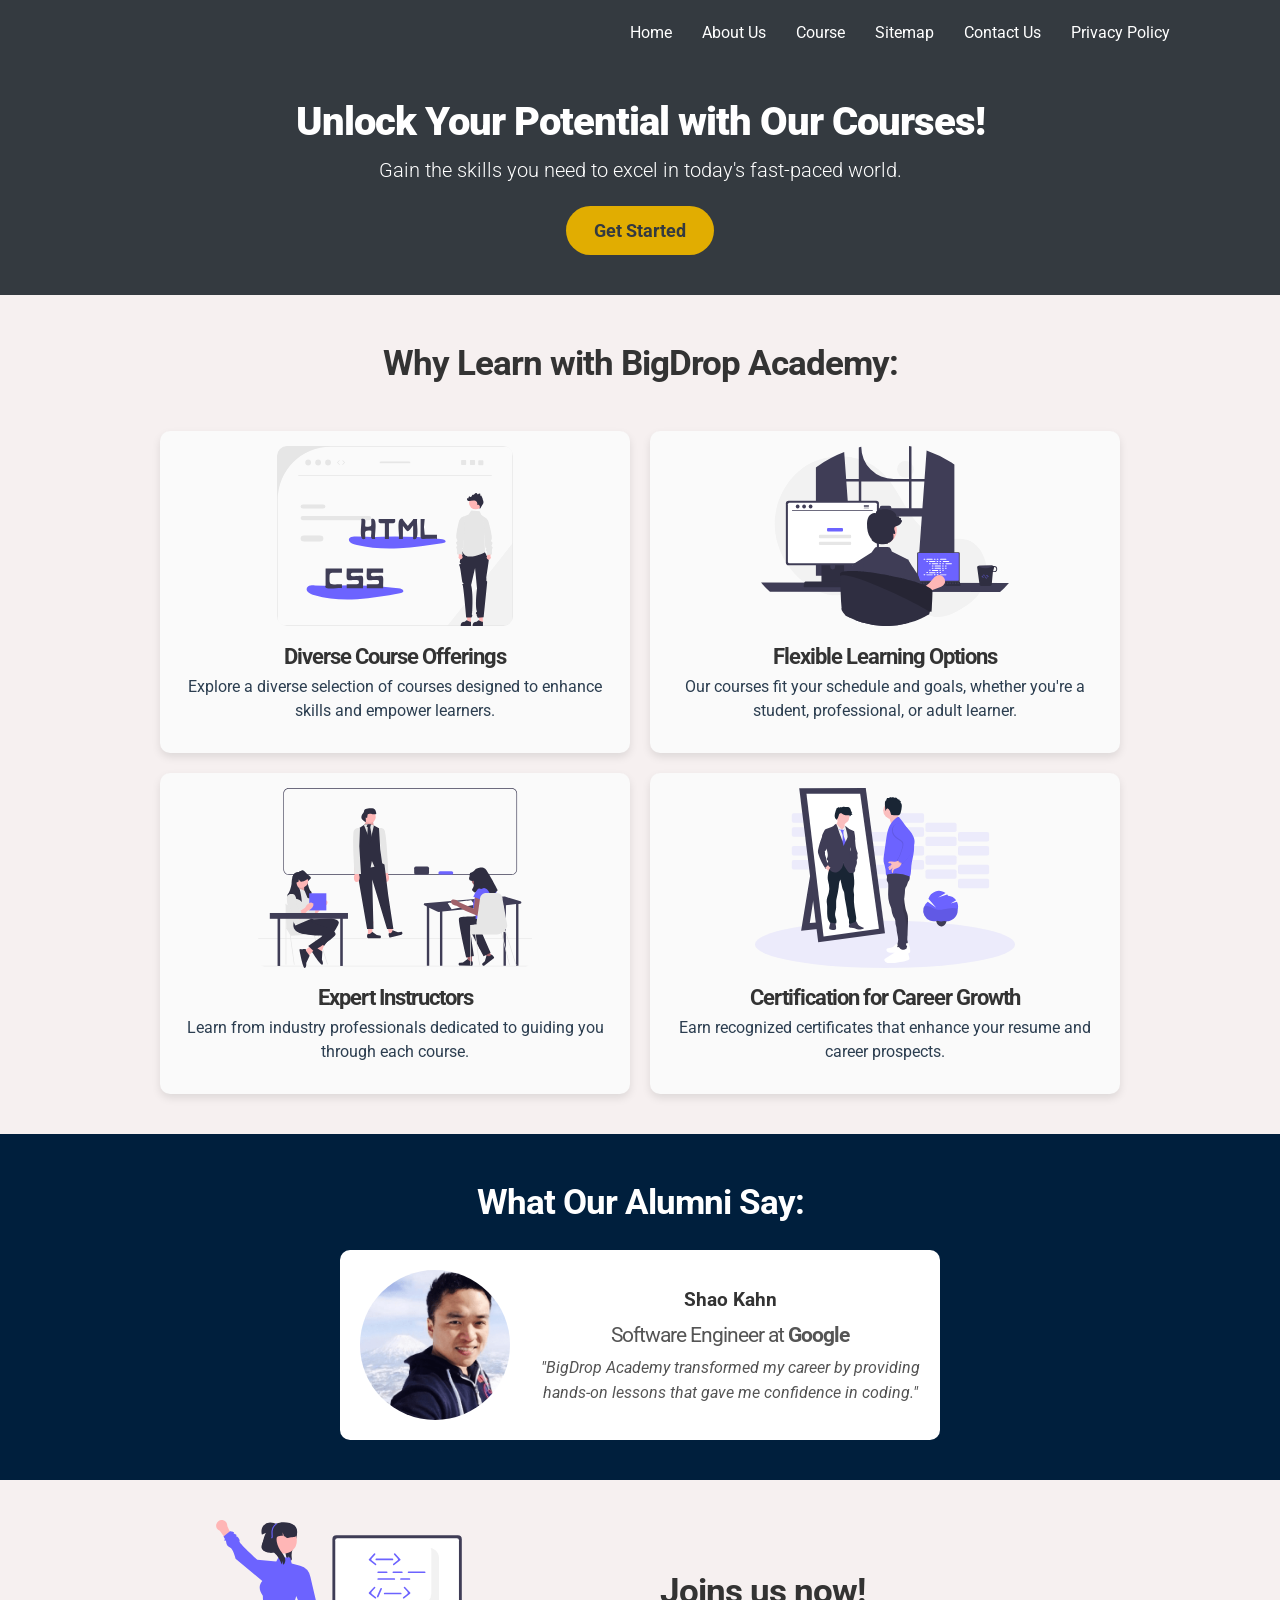
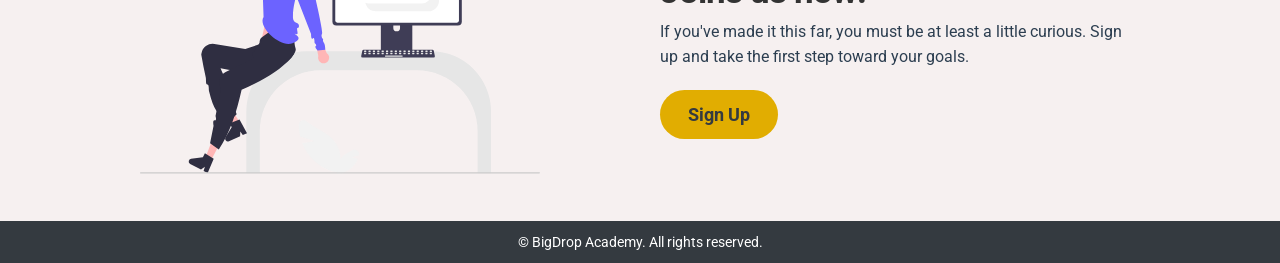
==== index.html @ 6bebaf65 "Refactor pages directory structure and update paths" ====
<!DOCTYPE html>
<html lang="en">

<head>
  <meta charset="UTF-8">
  <meta name="viewport" content="width=device-width, initial-scale=1.0">
  <title>BigDrop Academy</title>
  <link rel="stylesheet" href="assets/css/styles.css">
</head>

<body>

  <header>
    <nav>
      <ul>
        <li><a href="index.html">Home</a></li>
        <li><a href="pages/about-us.html">About Us</a></li>
        <li><a href="pages/course-list.html">Course</a>
          <ul>
            <li><a href="pages/course-list.html">Programming</a>
              <ul>
                <li><a href="pages/java-course.html">Programming in Java</a></li>
                <li><a href="pages/dotnet-course.html">.Net Programming</a></li>
                <li><a href="pages/html-course.html">Web Page Creation with HTML</a></li>
              </ul>
            </li>
            <li><a href="pages/course-list.html">Office Tools</a>
              <ul>
                <li><a href="#">Microsoft Office</a></li>
              </ul>
            </li>
          </ul>
        </li>
        <li><a href="pages/sitemap.html">Sitemap</a></li>
        <li><a href="pages/contact-us.html">Contact Us</a></li>
        <li><a href="pages/privacy-policy.html">Privacy Policy</a></li>
      </ul>
    </nav>
  </header>

  <main>
    
    <section class="main-header">
      <h1>Unlock Your Potential with Our Courses!</h1>
      <h2>Gain the skills you need to excel in today's fast-paced world.</h2>
      <a href="pages/lead-form.html"><button>Get Started</button></a> <!-- Link to Lead Generation Form page -->
    </section>

    <!-- Why Learn Section -->
    <section id="why-learn">
      <h2>Why Learn with BigDrop Academy:</h2>
      <div class="image-item">
        <div class="image-gallery">
          <img src="assets/images/course.svg" alt="Diverse Course Offerings">
        </div>
        <div class="image-text">
          <h3>Diverse Course Offerings</h3>
          <p>Explore a diverse selection of courses designed to enhance skills and empower learners.</p>
        </div>
      </div>
      <div class="image-item">
        <div class="image-gallery">
          <img src="assets/images/flexible.svg" alt="Flexible Learning Options">
        </div>
        <div class="image-text">
          <h3>Flexible Learning Options</h3>
          <p>Our courses fit your schedule and goals, whether you're a student, professional, or adult
            learner.</p>
        </div>
      </div>
      <div class="image-item">
        <div class="image-gallery">
          <img src="assets/images/expert.svg" alt="Expert Instructors">
        </div>
        <div class="image-text">
          <h3>Expert Instructors</h3>
          <p>Learn from industry professionals dedicated to guiding you through each course.</p>
        </div>
      </div>
      <div class="image-item">
        <div class="image-gallery">
          <img src="assets/images/progress.svg" alt="Certification for Career Growth">
        </div>
        <div class="image-text">
          <h3>Certification for Career Growth</h3>
          <p>Earn recognized certificates that enhance your resume and career prospects.</p>
        </div>
      </div>
    </section>

    <!-- Alumni Section -->
    <section id="alumni-section">
      <h2>What Our Alumni Say:</h2>
      <div class="testimonial-wrapper">
        <div class="testimonial-container">

          <div class="testimonial">
            <img src="assets/images/testimonial1.png" alt="Shao Kahn">
            <div class="testimonial-content">
              <h3>Shao Kahn</h3>
              <h4>Software Engineer at <strong>Google</strong></h4>
              <blockquote>"BigDrop Academy transformed my career by providing hands-on lessons that gave
                me confidence in coding."</blockquote>
            </div>
          </div>

          <div class="testimonial">
            <img src="assets/images/testimonial2.png" alt="Gianna Michaels">
            <div class="testimonial-content">
              <h3>Gianna Michaels</h3>
              <h4>Data Engineer at <strong>Lumon</strong></h4>
              <blockquote>"The structured curriculum took me from a beginner to a confident coder, landing
                my first engineering job."</blockquote>
            </div>
          </div>

          <div class="testimonial">
            <img src="assets/images/testimonial3.png" alt="Emma Frost">
            <div class="testimonial-content">
              <h3>Emma Frost</h3>
              <h4>Software Engineer at <strong>Spotify</strong></h4>
              <blockquote>"BigDrop Academy's program helped me master programming, data structures, and
                algorithms."</blockquote>
            </div>
          </div>

        </div>
      </div>
    </section>

    <!-- Join Us Section -->
    <section id="join-us">
      <div class="join-us-content">
        <div class="join-us-image">
          <img src="assets/images/signup.svg" alt="Sign Up">
        </div>
        <div class="join-us-text">
          <h2>Joins us now!</h2>
          <p>If you've made it this far, you must be at least a little curious. Sign up and take the first
            step toward your goals.</p>
          <a href="pages/lead-form.html"><button>Sign Up</button></a> <!-- Link to Lead Generation Form page -->
        </div>
      </div>
    </section>

  </main>

  <footer>
    <p>&copy; BigDrop Academy. All rights reserved.</p>
  </footer>

  <script src="https://code.jquery.com/jquery-3.6.0.min.js"></script>
  <script src="assets/js/script.js"></script>
</body>

</html>
---- assets/css/styles.css ----
@import url("https://fonts.googleapis.com/css2?family=Roboto:wght@300;400;700&display=swap");

/* Global Styles */
* {
  margin: 0;
  padding: 0;
  box-sizing: border-box;
  font-family: "Roboto", sans-serif;
}

html,
body {
  min-height: 100vh;
  display: flex;
  flex-direction: column;
  font-size: 16px;
  line-height: 1.6;
  background-color: #f6f0f0;
  color: #333;
}

html {
  scroll-behavior: smooth;
  overflow-y: scroll;
}

main {
  flex: 1;
}

/* Home Page */
/* Header & Navigation */
header {
  position: fixed;
  top: 0;
  width: 100%;
  background: #343a40;
  padding: 10px 20px;
  z-index: 1000;
}

nav {
  display: flex;
  justify-content: flex-end;
  padding-right: 80px;
}

nav ul {
  list-style: none;
  display: flex;
  gap: 10px;
}

nav ul li {
  position: relative;
}

nav ul li a {
  text-decoration: none;
  color: white;
  padding: 10px 10px;
  display: inline-block;
  transition: all 0.3s ease-in-out;
}

nav ul li a:hover {
  background: #0099e6;
  color: white;
}

/* Dropdown Styles */
nav ul ul {
  display: none;
  position: absolute;
  background: #495057;
  top: 100%;
  left: 0;
  min-width: 200px;
}

nav ul ul li a {
  display: block;
  padding: 10px;
  color: white;
}

nav ul li:hover>ul {
  display: block;
}

nav ul ul ul {
  top: 0;
  left: 100%;
}

/* Main Header Section */
.main-header {
  text-align: center;
  background: #343a40;
  color: white;
  padding: 90px 30px 40px;
  width: 100%;
  margin: 0 auto;
}

.main-header h1 {
  font-size: 2.5rem;
  font-weight: 900;
  letter-spacing: -1px;
}

.main-header h2 {
  font-size: 1.25rem;
  font-weight: 300;
  margin-bottom: 20px;
}

/* Call-to-Action Button Styling */
.main-header button,
.join-us-text button {
  background: #e1ad01;
  color: #343a40;
  border: none;
  padding: 14px 28px;
  font-size: 18px;
  font-weight: bold;
  border-radius: 25px;
  cursor: pointer;
  transition: all 0.3s ease-in-out;
}

.main-header button:hover,
.join-us-text button:hover {
  background: #0099e6;
  color: white;
  transform: translateY(-3px);
  box-shadow: 0px 8px 16px rgba(0, 0, 0, 0.3);
}

/* Why Learn Section */
#why-learn {
  text-align: center;
  padding: 40px 20px;
  display: grid;
  grid-template-columns: repeat(2, 1fr);
  gap: 20px;
  max-width: 1000px;
  margin: 0 auto;
}

#why-learn h2 {
  grid-column: 1 / -1;
  margin-bottom: 20px;
  font-size: 2.2rem;
  letter-spacing: -1px;
}

.image-item {
  display: flex;
  flex-direction: column;
  align-items: center;
  text-align: center;
  padding: 15px;
  background: #fafafa;
  border-radius: 10px;
  box-shadow: 0 4px 8px rgba(0, 0, 0, 0.1);
}

.image-gallery img {
  width: 100%;
  max-height: 180px;
  object-fit: cover;
  border-radius: 10px;
}

.image-text h3 {
  font-size: 1.4rem;
  font-weight: bold;
  margin-top: 5px;
  letter-spacing: -1px;
}

.image-text p {
  font-size: 1rem;
  line-height: 1.5;
}

/* Testimonials Section */
#alumni-section {
  padding: 40px 20px;
  background-color: #001f3d;
  text-align: center;
  color: white;
}

#alumni-section h2 {
  font-size: 2.2rem;
  margin-bottom: 20px;
  letter-spacing: -1px;
}

/* Testimonial Wrapper */
.testimonial-wrapper {
  overflow: hidden;
  max-width: 600px;
  margin: 0 auto;
}

/* Testimonial Container */
.testimonial-container {
  display: flex;
  transition: transform 0.6s ease-in-out;
  width: 300%;
}

/* Single Testimonial */
.testimonial {
  flex: 0 0 100%;
  max-width: 600px;
  display: flex;
  align-items: center;
  background: #fff;
  padding: 20px;
  border-radius: 10px;
  box-shadow: 0 4px 8px rgba(0, 0, 0, 0.1);
  margin-right: 15px;
}

/* Removes Extra Space from the Last Testimonial */
.testimonial:last-child {
  margin-right: 0;
}

/* Testimonial Image Styling */
.testimonial img {
  width: 150px;
  height: 150px;
  border-radius: 50%;
  margin-right: 30px;
}

.testimonial-content h3 {
  font-size: 1.2rem;
  margin-bottom: 3px;
  color: #333;
}

.testimonial-content h4 {
  font-size: 1.3rem;
  font-weight: normal;
  margin-bottom: 3px;
  color: #555;
  letter-spacing: -1px;
}

.testimonial-content blockquote {
  font-size: 1rem;
  color: #555;
  font-style: italic;
}

/* Join Us Section */
#join-us {
  padding: 40px 20px;
  background-color: #f6f0f0;
}

.join-us-content {
  display: flex;
  align-items: center;
  justify-content: space-between;
  max-width: 1000px;
  margin: 0 auto;
}

.join-us-image img {
  max-width: 400px;
  width: 100%;
  height: auto;
}

.join-us-text {
  max-width: 500px;
  padding-left: 20px;
}

.join-us-text h2 {
  font-size: 2.2rem;
  margin-bottom: 0px;
  letter-spacing: -1px;
}

.join-us-text p {
  font-size: 1rem;
  line-height: 1.6;
  margin-bottom: 20px;
}

/* Footer */
footer {
  background-color: #343a40;
  text-align: center;
  padding: 10px 20px;
  width: 100%;
  position: relative;
  z-index: 0;
}

footer p {
  margin: 0;
  color: white;
}

/* About Us Page */
.about-page {
  background-color: #fafdff;
}

.about-content {
  max-width: 1200px;
  margin: 0 auto;
  padding: 40px 20px;
}

.about-container {
  display: flex;
  justify-content: space-between;
  gap: 30px;
}

.about-story,
.about-mission {
  flex: 1;
}

.about-story h2,
.about-mission h2 {
  font-size: 1.7rem;
  margin-bottom: 5px;
  color: #222;
  padding-bottom: 5px;
  letter-spacing: -1px;
}

.about-story p,
.about-mission p {
  font-size: 1rem;
  line-height: 1.5;
  color: #555;
}

.about-team {
  text-align: center;
  margin-top: 50px;
  width: 100%;
}

.about-team h2 {
  font-size: 1.7rem;
  margin-bottom: 20px;
  color: #222;
  padding-bottom: 5px;
  letter-spacing: -1px;
}

.team-container {
  display: grid;
  grid-template-columns: repeat(5, 1fr);
  gap: 30px;
  justify-content: center;
  align-items: center;
}

.team-member {
  text-align: center;
}

.team-member img {
  width: 140px;
  height: 140px;
  border-radius: 50%;
  object-fit: cover;
}

.team-member h3 {
  font-size: 1.2rem;
  margin: 10px 0 0;
}

.team-member p {
  font-size: 1rem;
  color: #555;
}

.team-container .team-member:nth-child(n + 6) {
  grid-column: span 1;
}

#office-location {
  padding: 40px 20px;
  background-color: #001f3d;
  text-align: center;
  color: white;
}

#office-location h2 {
  font-size: 1.7rem;
  margin-bottom: 20px;
  padding-bottom: 5px;
  letter-spacing: -1px;
}

.map-container {
  display: flex;
  justify-content: center;
  align-items: center;
}

.map-container iframe {
  width: 100%;
  max-width: 900px;
  height: 400px;
}

/* Sitemap Page */
.sitemap-page {
  background-color: #fafdff;
}

.sitemap-container {
  max-width: 800px;
  margin: 80px auto 40px;
  padding: 20px;
  text-align: center;
}

/* Sitemap Title (h1) */
.sitemap-container h1 {
  font-size: 2.5rem;
  font-weight: 900;
  letter-spacing: -1px;
  color: #343a40;
}

/* Sitemap Subtitle (h2) */
.sitemap-container h2 {
  font-size: 1.25rem;
  font-weight: 300;
  color: #555;
  margin-bottom: 20px;
}

/* Sitemap Main List */
.sitemap-list {
  display: flex;
  flex-direction: column;
  align-items: center;
  gap: 30px;
  list-style: none;
  padding: 0;
}

/* Main Menu Styling */
.sitemap-list>li {
  font-size: 1.6rem;
  font-weight: bold;
  color: #343a40;
  text-align: center;
}

/* Middle Section: About Us, Course, Contact */
.sitemap-middle {
  display: flex;
  justify-content: center;
  gap: 50px;
}

.sitemap-middle li {
  font-size: 1.6rem;
  font-weight: bold;
  color: #343a40;
  text-align: center;
}

/* Bottom Section: Privacy Policy */
.sitemap-bottom {
  text-align: center;
  font-size: 1.6rem;
  font-weight: bold;
  color: #343a40;
}

/* Submenu Box Styling */
.sitemap-list ul {
  list-style-type: none;
  padding: 2px 0;
  margin-top: 5px;
  background-color: #FBFBFB;
  border-radius: 8px;
  width: 100%;
  max-width: 450px;
  min-width: 350px;
  text-align: center;
}

/* Submenu Items */
.sitemap-list ul li {
  font-size: 1rem;
  font-weight: normal;
  color: #003366;
  padding: 4px 0;
  width: 100%;
}

/* Links Styling */
.sitemap-list a {
  text-decoration: none;
  color: #003366;
  display: block;
  width: 100%;
  padding: 4px 0;
  transition: background-color 0.3s ease-in-out, font-weight 0.3s ease-in-out,
    transform 0.2s ease-in-out;
}

/* Hover Effect (Lift effect on submenu) */
.sitemap-list a:hover {
  background-color: #ffcccc;
  font-weight: bold;
  transform: translateY(-5px);
}

/* Contact Us Page */
.contact-page {
  background-color: #fafdff;
  min-height: 100vh;
  display: flex;
  flex-direction: column;
}

/* Contact Us Title Section */
.contact-title {
  max-width: 800px;
  margin: 80px auto 40px;
  padding: 20px;
  text-align: center;
}

.contact-title h1 {
  font-size: 2.5rem;
  font-weight: 900;
  letter-spacing: -1px;
  color: #343a40;
}

.contact-title h2 {
  font-size: 1.25rem;
  font-weight: 300;
  color: #555;
  margin-bottom: 20px;
}

/* Contact Form Styling */
.contact-form {
  max-width: 600px;
  margin: -40px auto 50px;
  padding: 20px;
  background: #f8f9fa;
  border-radius: 8px;
  box-shadow: 0px 2px 4px rgba(0, 0, 0, 0.1);
  border: 2px solid #ccc;
}

.contact-form {
  flex-grow: 1;
}

.contact-form label {
  display: flex;
  align-items: center;
  font-size: 16px;
  font-weight: bold;
  margin-top: 10px;
  color: #333;
  cursor: pointer;
}

.contact-form input,
.contact-form select,
.contact-form textarea {
  width: 100%;
  padding: 10px;
  margin-top: 5px;
  border: 1px solid #ccc;
  border-radius: 5px;
  font-size: 16px;
}

.contact-form textarea {
  resize: none;
}

.contact-form input:focus,
.contact-form select:focus,
.contact-form textarea:focus {
  border-color: #0073e6;
  outline: none;
}

/* Submit Button */
.contact-form button {
  display: inline-block;
  font-size: 16px;
  font-weight: bold;
  color: #0073e6;
  background: transparent;
  padding: 12px 20px;
  border: 2px solid #0073e6;
  border-radius: 5px;
  cursor: pointer;
  transition: all 0.3s ease-in-out;
  width: 100%;
  margin-top: 10px;
}

.contact-form button:hover {
  background-color: #0073e6;
  color: white;
}

/* Contact Information Styling */
.contact-info {
  width: 100%;
  text-align: center;
  background-color: #E5E3D4;
  padding: 20px;
  border-radius: 8px 8px 0 0;
  position: relative;
  z-index: 1;
}

.contact-info h3 {
  font-size: 1.5rem;
  color: #343a40;
  letter-spacing: -1px;
}

.contact-info p {
  font-size: 1rem;
  color: #555;
  margin-bottom: 0px;
}

.contact-info a {
  color: #0099e6;
  text-decoration: none;
}

.contact-info a:hover {
  text-decoration: underline;
}

/* Privacy Policy Page */
.privacy-policy-page {
  background-color: #fafdff;
}

/* General container for content */
.privacy-policy-container {
  width: 100%;
  max-width: 900px;
  margin: 60px auto 20px auto;
  padding: 0 20px;
}

/* Privacy Policy Content */
#privacy-policy-main {
  padding: 30px 0;
}

.privacy-policy-content {
  background-color: #fff;
  padding: 15px;
  border-radius: 8px;
  box-shadow: 0 4px 10px rgba(0, 0, 0, 0.1);
}

/* Section Titles */
.section-title,
.subsection-title {
  font-size: 18px;
  font-weight: bold;
  color: #2c3e50;
  margin-top: 30px;
  margin-bottom: 10px;
}

/* Subsection Titles */
.subsection-title {
  font-size: 16px;
  font-weight: bold;
  margin-top: 25px;
}

/* Paragraphs */
p,
.intro {
  font-size: 14px;
  line-height: 1.6;
  margin-bottom: 15px;
  color: #2c3e50;
}

/* Title */
#privacy-policy-title {
  font-size: 25px;
  font-weight: bold;
  margin-bottom: 5px;
  color: #2c3e50;
  letter-spacing: -1px;
}

/* Last revised date */
.last-revised {
  font-size: 12px;
  color: #7f8c8d;
  margin-bottom: 20px;
}

/* Intro text links */
.intro a {
  color: #2980b9;
  text-decoration: none;
}

.intro a:hover {
  text-decoration: underline;
}

/* Course Page */
.course-page {
  background-color: #ffffff;
}

#course-header-img {
  display: block;
  margin: 100px auto 10px;
  max-width: 250px;
  height: 200px;
}

#course-title {
  margin-top: 10px;
  margin-bottom: 40px;
  text-align: center;
  font-size: 2.5em;
  font-weight: 900;
  letter-spacing: -1px;
  color: #333;
}

.tab-menu {
  display: flex;
  justify-content: center;
  align-items: center;
  margin: 20px auto;
  background-color: #e3e3e3;
  width: fit-content;
}

.tab-menu .tab-button {
  flex: 1;
  border: none;
  text-decoration: none;
  padding: 10px 60px;
  background-color: #e3e3e3;
  color: #333;
  text-align: center;
  font-weight: 600;
  transition: background 0.3s ease;
  cursor: pointer;
}

.tab-menu .tab-button:hover {
  background-color: #e1ad01;
}

/* Adjust active tab */
.tab-menu .tab-button.active {
  background-color: #c89600;
  color: white;
}

.tab-content.active {
  display: block;
}

/* General Styling for Tab Content */
.tab-content {
  display: none;
  color: #333;
  padding: 20px;
  line-height: 1.6;
}

/* Heading Styling for All Sections */
.tab-content h2 {
  font-size: 2rem;
  color: #333;
  margin-bottom: 15px;
  border-bottom: 3px solid #333;
  padding-bottom: 5px;
  text-align: center;
  max-width: 800px;
  margin-left: auto;
  margin-right: auto;
}

.tab-content h3 {
  font-size: 22px;
  color: #0073e6;
  margin-top: 20px;
  margin-bottom: 10px;
  border-left: 5px solid #0073e6;
  padding-left: 10px;
}

/* Paragraph Styling */
.tab-content p {
  font-size: 16px;
  margin-bottom: 15px;
}

#enquiry p {
  font-size: 16px;
  margin-bottom: 15px;
  color: #333;
  line-height: 1.6;
  max-width: 800px;
  margin-left: auto;
  margin-right: auto;
}

/* List Styling */
.tab-content ul {
  list-style-type: none;
  padding: 0;
}

.tab-content ul li {
  font-size: 16px;
  padding-left: 25px;
  position: relative;
  margin-bottom: 8px;
}

.tab-content ul li::before {
  content: "✔";
  color: #28a745;
  font-weight: bold;
  position: absolute;
  left: 0;
  font-size: 18px;
}

/* Override checkmark for ul with class "bullet" */
.tab-content ul.bullet li::before {
  content: "•";
  color: inherit;
  font-size: 16px;
  font-weight: normal;
}

/* Section Styling */
.section {
  background: #f8f9fa;
  padding: 15px;
  border-radius: 8px;
  margin: 20px auto;
  box-shadow: 0px 2px 4px rgba(0, 0, 0, 0.1);
  max-width: 800px;
  text-align: left;
}

#duration a {
  display: inline-block;
  font-size: 16px;
  font-weight: bold;
  color: #0073e6;
  text-decoration: none;
  padding: 10px 15px;
  border: 2px solid #0073e6;
  border-radius: 5px;
  transition: all 0.3s ease-in-out;
}

#duration a:hover {
  background-color: #0073e6;
  color: white;
}

/* Registration Form Styling */
#registration {
  max-width: 600px;
  margin: 0 auto;
  padding: 20px;
}

#registration h3 {
  text-align: center;
  font-size: 24px;
  color: #333;
  margin-bottom: 15px;
  text-transform: uppercase;
  border-bottom: 3px solid #333;
  padding-bottom: 5px;
}

#registration form {
  display: flex;
  flex-direction: column;
  background: #f8f9fa;
  padding: 20px;
  border-radius: 8px;
  box-shadow: 0px 2px 4px rgba(0, 0, 0, 0.1);
  border: 2px solid #ccc;
}

#registration label {
  display: flex;
  align-items: center;
  font-size: 16px;
  font-weight: bold;
  margin-top: 10px;
  color: #333;
  cursor: pointer;
}

#registration input,
#registration select,
#registration textarea {
  width: 100%;
  padding: 10px;
  margin-top: 5px;
  border: 1px solid #ccc;
  border-radius: 5px;
  font-size: 16px;
}

#registration textarea {
  resize: none;
}

#registration input:focus,
#registration select:focus,
#registration textarea:focus {
  border-color: #0073e6;
  outline: none;
}

/* Terms & Conditions Checkbox */
#registration .terms-container {
  display: flex;
  align-items: center;
  gap: 8px;
}

.terms-container a {
  display: inline-block;
  margin-left: 4px;
}

#registration .terms-container label {
  position: relative;
  top: -5px;
  font-size: 0.8rem;
  white-space: nowrap;
}

#registration input[type="checkbox"] {
  width: 16px;
  height: 16px;
  accent-color: #0073e6;
  margin: 0;
}

/* Link inside Terms & Conditions */
#registration .terms-container a {
  color: #0073e6;
  text-decoration: none;
}

#registration .terms-container a:hover {
  text-decoration: underline;
}

/* Submit Button */
#registration button {
  display: inline-block;
  font-size: 16px;
  font-weight: bold;
  color: #0073e6;
  background: transparent;
  padding: 10px 15px;
  border: 2px solid #0073e6;
  border-radius: 5px;
  cursor: pointer;
  transition: all 0.3s ease-in-out;
}

#registration button:hover {
  background-color: #0073e6;
  color: white;
}

/* Toggle Sections */
.toggle-title {
  cursor: pointer;
  font-size: 18px;
  font-weight: bold;
  background: #f4f4f4;
  padding: 10px;
  border-radius: 5px;
  display: flex;
  justify-content: space-between;
  align-items: center;
}

.toggle-icon {
  font-size: 20px;
  font-weight: bold;
  color: #0073e6;
}

/* Course Schedule Page */
/* Weekly Schedule Table */
.schedule-table {
  width: 100%;
  border-collapse: collapse;
  margin-top: 20px;
  background-color: #ffffff;
  box-shadow: 0px 2px 4px rgba(0, 0, 0, 0.1);
  border-radius: 8px;
  overflow: hidden;
  border: 2px solid #ddd;
}

/* Table Header */
.schedule-table thead {
  background-color: #0073e6;
  color: #ffffff;
  text-align: left;
}

.schedule-table th {
  padding: 12px;
  font-size: 16px;
  font-weight: bold;
  border-right: 2px solid #ffffff;
}

/* Table Rows */
.schedule-table tbody tr {
  border-bottom: 1px solid #ddd;
  transition: background 0.3s ease;
}

.schedule-table tbody tr:nth-child(even) {
  background-color: #f8f9fa;
}

.schedule-table tbody tr:hover {
  background-color: #e3f2fd;
}

/* Table Data Cells */
.schedule-table td {
  padding: 12px;
  font-size: 15px;
  color: #333;
  vertical-align: top;
  border-right: 2px solid #ddd;
}

/* Remove right border for last column to avoid double borders */
.schedule-table th:last-child,
.schedule-table td:last-child {
  border-right: none;
}

/* Styling the Bullet Point Lists Inside the Table */
.schedule-table ul.bullet {
  padding-left: 20px;
}

.schedule-table ul.bullet li {
  font-size: 15px;
  line-height: 1.5;
  margin-bottom: 5px;
  position: relative;
  padding-left: 15px;
  color: #333;
}

.schedule-table ul.bullet li::before {
  content: "•";
  color: #333;
  font-size: 18px;
  font-weight: bold;
  position: absolute;
  left: 0;
}

.tab-content ul.no-style {
  list-style-type: none;
  padding-left: 0;
  margin-left: 0;
}

.tab-content ul.no-style li {
  padding-left: 0;
  margin-left: 0;
}

.tab-content ul.no-style li::before {
  content: none;
}

/* Course Listing Page */
.course-listing-container {
  max-width: 1100px;
  margin: 40px auto;
  padding: 0 20px;
  text-align: center;
}

.course-title h1 {
  font-size: 2.5rem;
  font-weight: 900;
  letter-spacing: -1px;
  color: #343a40;
  margin: 100px auto 40px;
  text-align: center;
  letter-spacing: -1px;
}

/* Search Bar */
.search-bar input {
  width: 100%;
  max-width: 400px;
  padding: 10px;
  border: 1px solid #ccc;
  border-radius: 5px;
  font-size: 16px;
}

/* Course Category Filters */
.tab-menu .filter-button {
  flex: 1;
  border: none;
  text-decoration: none;
  padding: 10px 60px;
  background-color: #e3e3e3;
  color: #333;
  text-align: center;
  font-weight: 600;
  transition: background 0.3s ease;
  cursor: pointer;
}

.tab-menu .filter-button:hover {
  background-color: #e1ad01;
}

.tab-menu .filter-button.active {
  background-color: #c89600;
  color: white;
}

/* Course Grid */
.course-grid {
  display: grid;
  grid-template-columns: repeat(auto-fit, minmax(250px, 1fr));
  gap: 20px;
  margin-top: 20px;
}

/* Course Item */
.course-item {
  background: #fff;
  padding: 15px;
  border-radius: 10px;
  box-shadow: 0 4px 8px rgba(0, 0, 0, 0.1);
  text-align: center;
}

.course-item img {
  width: 100%;
  max-height: 150px;
  border-radius: 8px;
  object-fit: cover;
}

.course-item h2 {
  font-size: 18px;
  color: #2c3e50;
  margin: 10px 0;
}

.course-item p {
  font-size: 14px;
  color: #7f8c8d;
  margin-bottom: 15px;
}

/* Learn More Button */
.btn {
  display: inline-block;
  background: #27ae60;
  color: white;
  padding: 8px 12px;
  border-radius: 5px;
  text-decoration: none;
  font-size: 14px;
}

.btn:hover {
  background: #218c53;
}

.course-item img {
  width: 100%;
  max-width: 200px;
  height: auto;
  border-radius: 8px;
  object-fit: contain;
  display: block;
  margin: 0 auto;
}

/* Thank You page */
.thank-you-page {
  display: flex;
  flex-direction: column;
  justify-content: center;
  align-items: center;
  height: 70vh;
  text-align: center;
}

/* Styling the Main Message */
#thank-you-title {
  font-size: 32px;
  font-weight: bold;
  color: #2c3e50;
  margin-bottom: 10px;
}

/* Styling the Subtext */
#thank-you-subtitle {
  font-size: 20px;
  color: #34495e;
  font-weight: 500;
}

/* Lead Registration Page Styling */
.lead-title {
  max-width: 800px;
  margin: 80px auto 40px;
  padding: 20px;
  text-align: center;
}

.lead-title h1 {
  font-size: 2.5rem;
  font-weight: 900;
  letter-spacing: -1px;
  color: #343a40;
}

.lead-title h2 {
  font-size: 1.25rem;
  font-weight: 300;
  color: #555;
  margin-bottom: 20px;
}

/* Lead Registration Form Styling */
.registration-form {
  max-width: 600px;
  margin: -40px auto 50px;
  padding: 20px;
  background: #f8f9fa;
  border-radius: 8px;
  box-shadow: 0px 2px 4px rgba(0, 0, 0, 0.1);
  border: 2px solid #ccc;
}

.registration-form label {
  display: flex;
  align-items: center;
  font-size: 16px;
  font-weight: bold;
  margin-top: 10px;
  color: #333;
  cursor: pointer;
}

.registration-form input,
.registration-form select,
.registration-form textarea {
  width: 100%;
  padding: 10px;
  margin-top: 5px;
  border: 1px solid #ccc;
  border-radius: 5px;
  font-size: 16px;
}

.registration-form textarea {
  resize: none;
}

.registration-form input:focus,
.registration-form select:focus,
.registration-form textarea:focus {
  border-color: #0073e6;
  outline: none;
}

.terms-container {
  display: flex;
  align-items: center;
  gap: 6px;
  width: 100%;
}

/* Adjusts the label text size and alignment */
.terms-container label {
  font-size: 0.8rem;
  line-height: 1.2;
  cursor: pointer;
  display: flex;
  align-items: center;
  margin-top: 1px;
}


/* Ensure checkbox stays aligned */
.terms-container input[type="checkbox"] {
  width: 16px;
  height: 16px;
  accent-color: #0073e6;
  margin: 0;
  vertical-align: middle;
}

/* Submit Button */
.registration-form button {
  display: inline-block;
  font-size: 16px;
  font-weight: bold;
  color: #0073e6;
  background: transparent;
  padding: 12px 20px;
  border: 2px solid #0073e6;
  border-radius: 5px;
  cursor: pointer;
  transition: all 0.3s ease-in-out;
  width: 100%;
  margin-top: 10px;
}

.registration-form button:hover {
  background-color: #0073e6;
  color: white;
}

/* Error message styling */
.error {
  color: red;
  font-size: 0.8rem;
  font-weight: bold;
  margin-top: 5px;
  display: block;
  clear: both;
}

/* Admin page */
.admin-container h1 {
  font-size: 2.5rem;
  font-weight: bold;
  color: #333;
  text-align: center;
  margin-top: 100px;
  margin-bottom: 20px;
}

/* Center the Search Box */
.search-container {
  text-align: center;
  margin: 0 auto;
}

.search-bar {
  display: inline-block;
  width: 100%;
  max-width: 400px;
  padding: 10px;
  font-size: 16px;
  border: 1px solid #ccc;
  border-radius: 5px;
}

/* Table Container */
.table-container {
  overflow-x: auto;
  margin-top: 20px;
  display: flex;
  justify-content: center;
}

/* Table */
.table-container table {
  width: 80%;
  border-collapse: collapse;
  border: 1px solid #ccc;
  background-color: white;
}

/* Table Header */
.table-container thead {
  background-color: #0073e6;
  color: white;
}

.table-container th {
  padding: 10px;
  font-size: 14px;
  font-weight: bold;
  text-align: center;
  border: 1px solid #ccc;
  white-space: nowrap;
}

/* Table Body */
.table-container td {
  padding: 8px;
  font-size: 14px;
  border: 1px solid #ccc;
  text-align: left;
  white-space: nowrap;
}

/* Allow Wrapping in Course & Comments */
.table-container td:nth-child(5),
.table-container td:nth-child(9) {
  white-space: normal;
  word-break: break-word;
  max-width: 200px;
}

/* Alternating Row Colors */
.table-container tbody tr:nth-child(even) {
  background-color: #f9f9f9;
}

/* Edit Button (Green) */
.edit-btn {
  background-color: #28a745;
  color: white;
  border: none;
  padding: 6px 12px;
  font-size: 14px;
  border-radius: 4px;
  cursor: pointer;
  transition: background-color 0.2s ease;
}

.edit-btn:hover {
  background-color: #218838;
}

/* Delete Button (Darker Red) */
.delete-btn {
  background-color: #b22222;
  color: white;
  border: none;
  padding: 6px 12px;
  font-size: 14px;
  border-radius: 4px;
  cursor: pointer;
  transition: background-color 0.2s ease;
}

.delete-btn:hover {
  background-color: #8b0000;
}

/* Add Lead Button - Right Aligned */
.add-button-container {
  display: flex;
  justify-content: flex-end;
  margin-top: 10px;
  padding-right: 10%;
}

.add-btn {
  background-color: white;
  color: #0073e6;
  border: 2px solid #0073e6;
  padding: 6px 12px;
  font-size: 14px;
  border-radius: 4px;
  cursor: pointer;
  transition: all 0.2s ease;
}

.add-btn:hover {
  background-color: #0073e6;
  color: white;
}
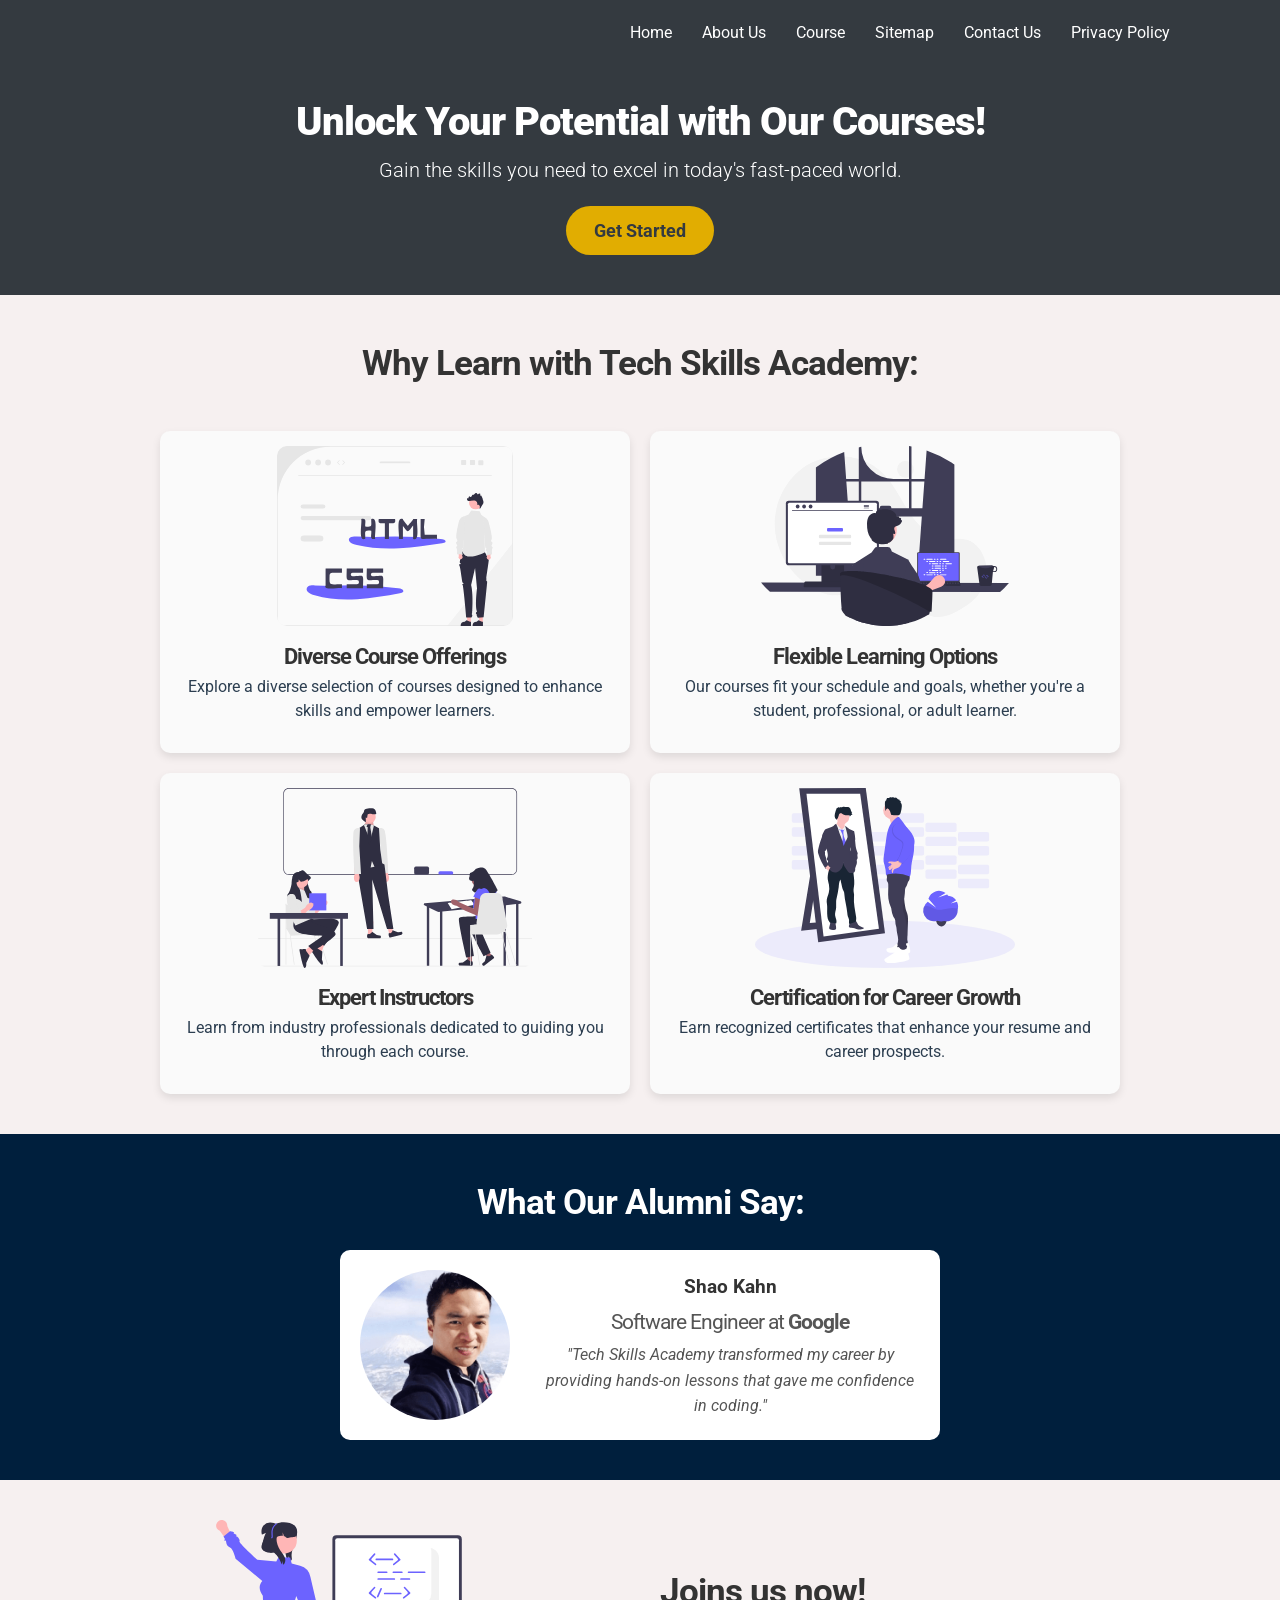
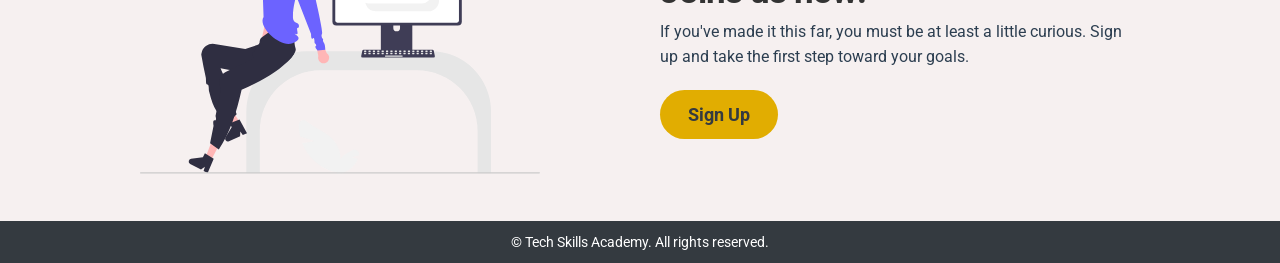
==== commit 6d85f141: "Rename BigDrop to Tech Skills" ====
--- a/index.html
+++ b/index.html
@@ -4,7 +4,7 @@
 <head>
   <meta charset="UTF-8">
   <meta name="viewport" content="width=device-width, initial-scale=1.0">
-  <title>BigDrop Academy</title>
+  <title>Tech Skills Academy</title>
   <link rel="stylesheet" href="assets/css/styles.css">
 </head>
 
@@ -48,7 +48,7 @@
 
     <!-- Why Learn Section -->
     <section id="why-learn">
-      <h2>Why Learn with BigDrop Academy:</h2>
+      <h2>Why Learn with Tech Skills Academy:</h2>
       <div class="image-item">
         <div class="image-gallery">
           <img src="assets/images/course.svg" alt="Diverse Course Offerings">
@@ -99,7 +99,7 @@
             <div class="testimonial-content">
               <h3>Shao Kahn</h3>
               <h4>Software Engineer at <strong>Google</strong></h4>
-              <blockquote>"BigDrop Academy transformed my career by providing hands-on lessons that gave
+              <blockquote>"Tech Skills Academy transformed my career by providing hands-on lessons that gave
                 me confidence in coding."</blockquote>
             </div>
           </div>
@@ -119,7 +119,7 @@
             <div class="testimonial-content">
               <h3>Emma Frost</h3>
               <h4>Software Engineer at <strong>Spotify</strong></h4>
-              <blockquote>"BigDrop Academy's program helped me master programming, data structures, and
+              <blockquote>"Tech Skills Academy's program helped me master programming, data structures, and
                 algorithms."</blockquote>
             </div>
           </div>
@@ -146,7 +146,7 @@
   </main>
 
   <footer>
-    <p>&copy; BigDrop Academy. All rights reserved.</p>
+    <p>&copy; Tech Skills Academy. All rights reserved.</p>
   </footer>
 
   <script src="https://code.jquery.com/jquery-3.6.0.min.js"></script>
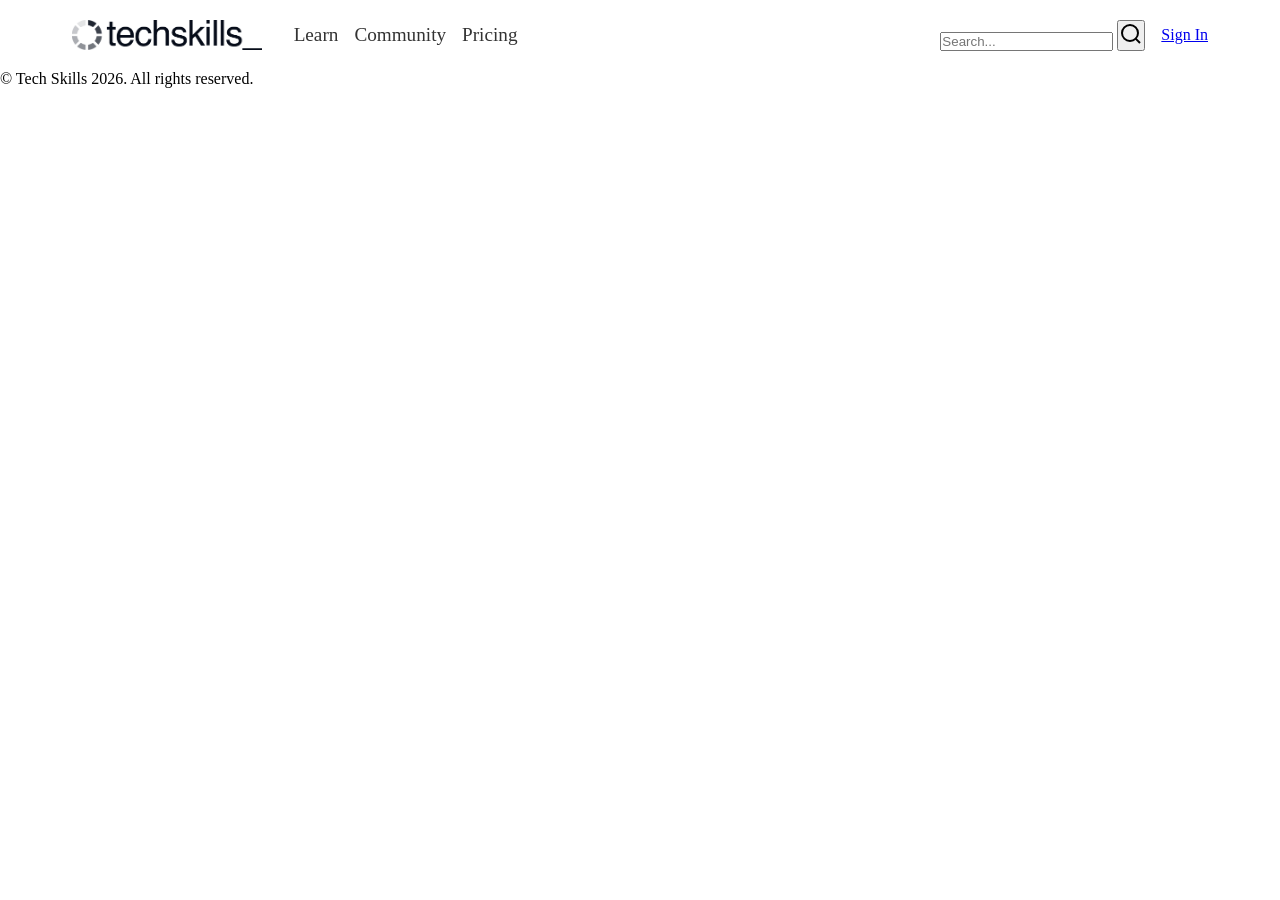
==== commit 2b78ed2d: "Rebuild index page" ====
--- a/index.html
+++ b/index.html
@@ -4,153 +4,53 @@
 <head>
   <meta charset="UTF-8">
   <meta name="viewport" content="width=device-width, initial-scale=1.0">
-  <title>Tech Skills Academy</title>
-  <link rel="stylesheet" href="assets/css/styles.css">
+
+  <title>Tech Skills</title>
+  <meta name="description" content="Tech Skills offers a wide range of IT training courses for students, professionals, and working adults.">
+
+  <link rel="stylesheet" href="assets/css/styles2.css">
 </head>
 
 <body>
 
   <header>
-    <nav>
-      <ul>
-        <li><a href="index.html">Home</a></li>
-        <li><a href="pages/about-us.html">About Us</a></li>
-        <li><a href="pages/course-list.html">Course</a>
-          <ul>
-            <li><a href="pages/course-list.html">Programming</a>
-              <ul>
-                <li><a href="pages/java-course.html">Programming in Java</a></li>
-                <li><a href="pages/dotnet-course.html">.Net Programming</a></li>
-                <li><a href="pages/html-course.html">Web Page Creation with HTML</a></li>
-              </ul>
-            </li>
-            <li><a href="pages/course-list.html">Office Tools</a>
-              <ul>
-                <li><a href="#">Microsoft Office</a></li>
-              </ul>
-            </li>
-          </ul>
-        </li>
-        <li><a href="pages/sitemap.html">Sitemap</a></li>
-        <li><a href="pages/contact-us.html">Contact Us</a></li>
-        <li><a href="pages/privacy-policy.html">Privacy Policy</a></li>
-      </ul>
-    </nav>
+    <div class="container">
+      <nav class="nav-bar">
+        <a href="index.html" class="logo">
+          <img src="assets/images/logo.png" alt="Tech Skills Logo">
+        </a>
+        
+        <ul class="nav-links">
+          <li><a href="#">Learn</a></li>
+          <li><a href="#">Community</a></li>
+          <li><a href="#">Pricing</a></li>
+        </ul>
+
+        <div class="nav-right">
+          <div class="search-bar">
+            <input type="text" placeholder="Search...">
+            <button type="submit" class="search-button">
+              <svg class="search-icon" width="24" height="24" viewBox="0 0 24 24" fill="none" stroke="currentColor" stroke-width="2">
+                <circle cx="11" cy="11" r="8"></circle>
+                <line x1="21" y1="21" x2="16.65" y2="16.65"></line>
+              </svg>
+            </button>
+          </div>
+          
+          <a href="#" class="sign-in">Sign In</a>
+        </div>
+      </nav>
+    </div>
   </header>
 
   <main>
-    
-    <section class="main-header">
-      <h1>Unlock Your Potential with Our Courses!</h1>
-      <h2>Gain the skills you need to excel in today's fast-paced world.</h2>
-      <a href="pages/lead-form.html"><button>Get Started</button></a> <!-- Link to Lead Generation Form page -->
-    </section>
-
-    <!-- Why Learn Section -->
-    <section id="why-learn">
-      <h2>Why Learn with Tech Skills Academy:</h2>
-      <div class="image-item">
-        <div class="image-gallery">
-          <img src="assets/images/course.svg" alt="Diverse Course Offerings">
-        </div>
-        <div class="image-text">
-          <h3>Diverse Course Offerings</h3>
-          <p>Explore a diverse selection of courses designed to enhance skills and empower learners.</p>
-        </div>
-      </div>
-      <div class="image-item">
-        <div class="image-gallery">
-          <img src="assets/images/flexible.svg" alt="Flexible Learning Options">
-        </div>
-        <div class="image-text">
-          <h3>Flexible Learning Options</h3>
-          <p>Our courses fit your schedule and goals, whether you're a student, professional, or adult
-            learner.</p>
-        </div>
-      </div>
-      <div class="image-item">
-        <div class="image-gallery">
-          <img src="assets/images/expert.svg" alt="Expert Instructors">
-        </div>
-        <div class="image-text">
-          <h3>Expert Instructors</h3>
-          <p>Learn from industry professionals dedicated to guiding you through each course.</p>
-        </div>
-      </div>
-      <div class="image-item">
-        <div class="image-gallery">
-          <img src="assets/images/progress.svg" alt="Certification for Career Growth">
-        </div>
-        <div class="image-text">
-          <h3>Certification for Career Growth</h3>
-          <p>Earn recognized certificates that enhance your resume and career prospects.</p>
-        </div>
-      </div>
-    </section>
-
-    <!-- Alumni Section -->
-    <section id="alumni-section">
-      <h2>What Our Alumni Say:</h2>
-      <div class="testimonial-wrapper">
-        <div class="testimonial-container">
-
-          <div class="testimonial">
-            <img src="assets/images/testimonial1.png" alt="Shao Kahn">
-            <div class="testimonial-content">
-              <h3>Shao Kahn</h3>
-              <h4>Software Engineer at <strong>Google</strong></h4>
-              <blockquote>"Tech Skills Academy transformed my career by providing hands-on lessons that gave
-                me confidence in coding."</blockquote>
-            </div>
-          </div>
-
-          <div class="testimonial">
-            <img src="assets/images/testimonial2.png" alt="Gianna Michaels">
-            <div class="testimonial-content">
-              <h3>Gianna Michaels</h3>
-              <h4>Data Engineer at <strong>Lumon</strong></h4>
-              <blockquote>"The structured curriculum took me from a beginner to a confident coder, landing
-                my first engineering job."</blockquote>
-            </div>
-          </div>
-
-          <div class="testimonial">
-            <img src="assets/images/testimonial3.png" alt="Emma Frost">
-            <div class="testimonial-content">
-              <h3>Emma Frost</h3>
-              <h4>Software Engineer at <strong>Spotify</strong></h4>
-              <blockquote>"Tech Skills Academy's program helped me master programming, data structures, and
-                algorithms."</blockquote>
-            </div>
-          </div>
-
-        </div>
-      </div>
-    </section>
-
-    <!-- Join Us Section -->
-    <section id="join-us">
-      <div class="join-us-content">
-        <div class="join-us-image">
-          <img src="assets/images/signup.svg" alt="Sign Up">
-        </div>
-        <div class="join-us-text">
-          <h2>Joins us now!</h2>
-          <p>If you've made it this far, you must be at least a little curious. Sign up and take the first
-            step toward your goals.</p>
-          <a href="pages/lead-form.html"><button>Sign Up</button></a> <!-- Link to Lead Generation Form page -->
-        </div>
-      </div>
-    </section>
 
   </main>
 
   <footer>
-    <p>&copy; Tech Skills Academy. All rights reserved.</p>
+    <p>&copy; Tech Skills 2026. All rights reserved.</p>
   </footer>
 
-  <script src="https://code.jquery.com/jquery-3.6.0.min.js"></script>
-  <script src="assets/js/script.js"></script>
 </body>
 
 </html>
--- a/assets/css/styles2.css
+++ b/assets/css/styles2.css
@@ -0,0 +1,65 @@
+*,
+*::before,
+*::after {
+  margin: 0;
+  padding: 0;
+  box-sizing: border-box;
+}
+
+html {
+  scroll-behavior: smooth;
+}
+
+body {
+  min-height: 100vh;
+}
+
+.container {
+  max-width: 1200px;
+  margin: 0 auto;
+  padding: 0 2rem;
+}
+
+.nav-bar {
+  display: flex;
+  align-items: center;
+  padding: 1rem 0;
+}
+
+.logo {
+  display: flex;
+  align-items: center;
+  margin-right: 2rem;
+}
+
+.logo img {
+  height: 30px;
+  width: auto;
+}
+
+.nav-links {
+  display: flex;
+  align-items: center;
+  list-style: none;
+  gap: 1rem;
+}
+
+.nav-right {
+  display: flex;
+  align-items: center;
+  gap: 1rem;
+  margin-left: auto;
+}
+
+.nav-links a {
+  display: block;
+  padding: 0.5rem 0;
+  text-decoration: none;
+  color: #333;
+  font-size: 1.2rem;
+  font-weight: 500;
+}
+
+.nav-links a:hover {
+  color: #2563eb;
+}
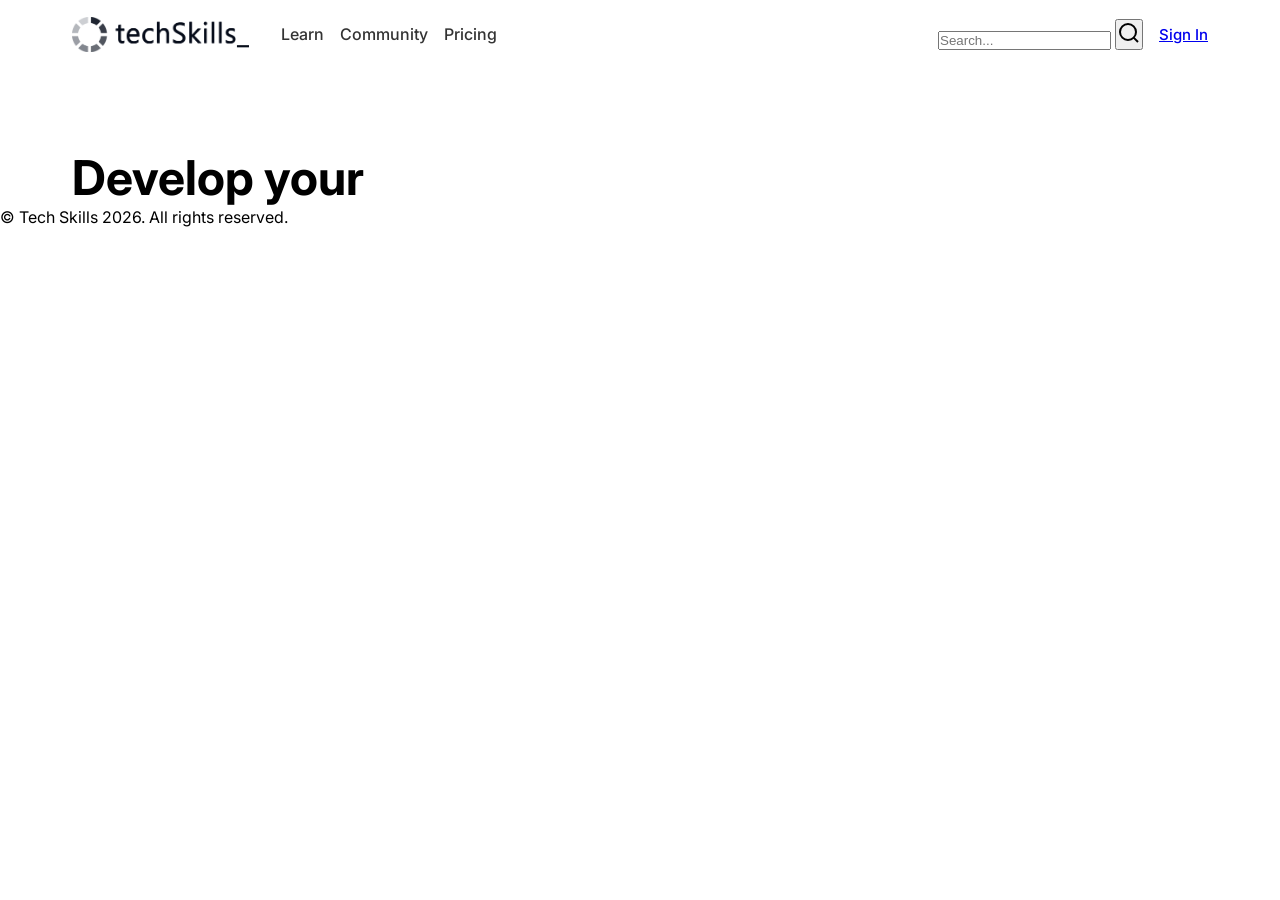
==== commit bdb4ed36: "Add hero banner" ====
--- a/index.html
+++ b/index.html
@@ -44,6 +44,35 @@
   </header>
 
   <main>
+    
+    <section class="hero">
+      <div class="container">
+        <div class="hero-slider">
+
+          <div class="hero-slide active">
+            <img src="assets/images/hero-1.jpg" alt="">
+          </div>
+
+          <div class="hero-slide">
+            <img src="assets/images/hero-2.jpg" alt="">
+          </div>
+
+          <div class="hero-slide">
+            <img src="assets/images/hero-3.jpg" alt="">
+          </div>
+
+          <div class="hero-slide">
+            <img src="assets/images/hero-4.jpg" alt="">
+          </div>
+
+          <div class="hero-overlay">
+            <h1>Develop your</h1>
+            <h1><span class="typing-text"></span></h1>
+          </div>
+
+        </div>
+      </div>
+    </section>
 
   </main>
 
@@ -51,6 +80,8 @@
     <p>&copy; Tech Skills 2026. All rights reserved.</p>
   </footer>
 
+  <script src="assets/js/script.js"></script>
+
 </body>
 
 </html>
--- a/assets/css/styles2.css
+++ b/assets/css/styles2.css
@@ -1,3 +1,5 @@
+@import url('https://fonts.googleapis.com/css2?family=Inter:wght@400;500;600;700&display=swap');
+
 *,
 *::before,
 *::after {
@@ -11,6 +13,9 @@
 }
 
 body {
+  font-family: 'Inter', sans-serif;
+  font-size: 16px;
+  font-weight: 400;
   min-height: 100vh;
 }
 
@@ -33,7 +38,7 @@
 }
 
 .logo img {
-  height: 30px;
+  height: 35px;
   width: auto;
 }
 
@@ -56,10 +61,30 @@
   padding: 0.5rem 0;
   text-decoration: none;
   color: #333;
-  font-size: 1.2rem;
+  font-size: 1rem;
   font-weight: 500;
 }
 
 .nav-links a:hover {
   color: #2563eb;
-}+}
+
+h1 {
+    font-size: 48px;
+    font-weight: 700;
+}
+
+h2 {
+    font-size: 32px;
+    font-weight: 700;
+}
+
+h3 {
+    font-size: 22px;
+    font-weight: 600;
+}
+
+nav a {
+    font-size: 15px;
+    font-weight: 500;
+}
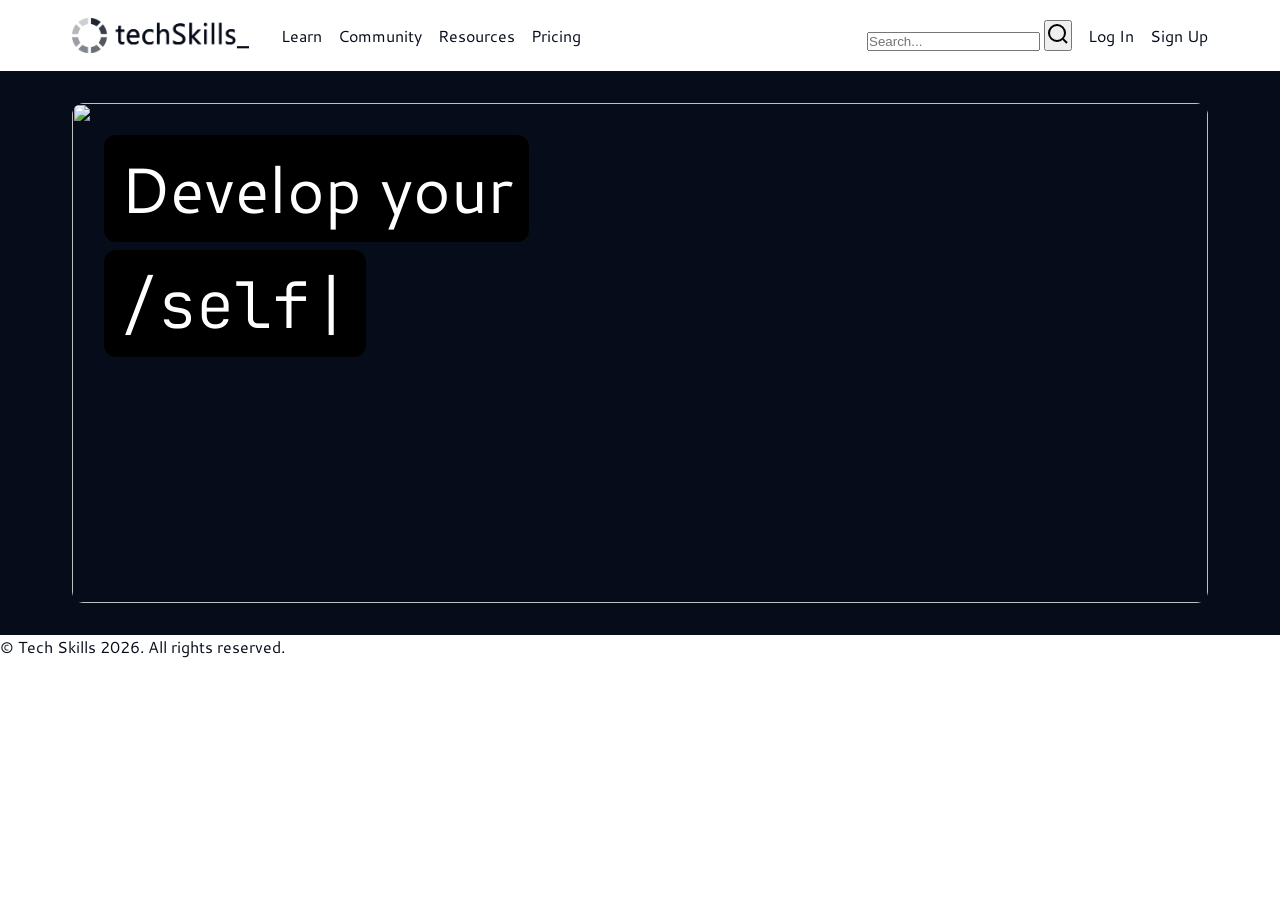
==== commit 0767bb18: "Add Resources and Sign Up to navigation; change Sign In to Log In; add div for additional hero banne" ====
--- a/index.html
+++ b/index.html
@@ -11,9 +11,9 @@
   <link rel="stylesheet" href="assets/css/styles2.css">
 </head>
 
-<body>
+<body class="home-page">
 
-  <header>
+  <header class="home-header">
     <div class="container">
       <nav class="nav-bar">
         <a href="index.html" class="logo">
@@ -23,10 +23,12 @@
         <ul class="nav-links">
           <li><a href="#">Learn</a></li>
           <li><a href="#">Community</a></li>
+          <li><a href="#">Resources</a></li>
           <li><a href="#">Pricing</a></li>
         </ul>
 
         <div class="nav-right">
+
           <div class="search-bar">
             <input type="text" placeholder="Search...">
             <button type="submit" class="search-button">
@@ -37,8 +39,10 @@
             </button>
           </div>
           
-          <a href="#" class="sign-in">Sign In</a>
+          <a href="#" class="log-in">Log In</a>
+          <a href="#" class="sign-up">Sign Up</a>
         </div>
+
       </nav>
     </div>
   </header>
@@ -47,6 +51,7 @@
     
     <section class="hero">
       <div class="container">
+
         <div class="hero-slider">
 
           <div class="hero-slide active">
@@ -71,6 +76,10 @@
           </div>
 
         </div>
+
+        <div class="hero-content">
+        </div>
+
       </div>
     </section>
 
--- a/assets/css/styles2.css
+++ b/assets/css/styles2.css
@@ -1,4 +1,12 @@
-@import url('https://fonts.googleapis.com/css2?family=Inter:wght@400;500;600;700&display=swap');
+@import url('https://fonts.googleapis.com/css2?family=Cantarell:wght@400;500;600;700&family=JetBrains+Mono:wght@400;500;600;700&display=swap');
+
+:root {
+  --text-color: #060c1a;
+}
+
+/* ========================================
+   Global Styles
+   ======================================== */
 
 *,
 *::before,
@@ -13,11 +21,14 @@
 }
 
 body {
-  font-family: 'Inter', sans-serif;
-  font-size: 16px;
-  font-weight: 400;
+  font-family: 'Cantarell', sans-serif;
+  color: var(--text-color);
   min-height: 100vh;
 }
+
+/* ========================================
+   Navigation
+   ======================================== */
 
 .container {
   max-width: 1200px;
@@ -60,31 +71,93 @@
   display: block;
   padding: 0.5rem 0;
   text-decoration: none;
-  color: #333;
+  color: var(--text-color);
   font-size: 1rem;
   font-weight: 500;
 }
 
-.nav-links a:hover {
+.nav-bar a:hover {
   color: #2563eb;
 }
 
-h1 {
-    font-size: 48px;
-    font-weight: 700;
+nav a {
+  color: var(--text-color);
+  font-size: 1rem;
+  font-weight: 500;
+  text-decoration: none;
 }
 
-h2 {
-    font-size: 32px;
-    font-weight: 700;
+/* ========================================
+   Hero Banner
+   ======================================== */
+
+.hero {
+  padding: 2rem 0;
+  background-color: var(--text-color);
 }
 
-h3 {
-    font-size: 22px;
-    font-weight: 600;
+.hero-slider {
+  position: relative;
+  height: 500px;
+  overflow: hidden;
+  border-radius: 12px;
 }
 
-nav a {
-    font-size: 15px;
-    font-weight: 500;
+.hero-slide {
+  position: absolute;
+  inset: 0;
+  opacity: 0;
+  transition: opacity 1s ease-in-out;
 }
+
+.hero-slide.active {
+  position: relative;
+  opacity: 1;
+}
+
+.hero-slide img {
+  display: block;
+  width: 100%;
+  height: 500px;
+  object-fit: cover;
+}
+
+.hero-overlay {
+  position: absolute;
+  left: 2rem;
+  top: 2rem;
+  color: #fff;
+}
+
+.hero-overlay h1 {
+  width: fit-content;
+  background: #000;
+  padding: 0.5rem 1rem;
+  margin: 0 0 0.5rem 0;
+  border-radius: 12px;
+  font-size: 4rem;
+  font-weight: 300;
+}
+
+.hero-overlay h1:last-child {
+  margin-bottom: 0;
+}
+
+.hero-overlay .typing-text {
+  font-family: "JetBrains Mono", monospace;
+}
+
+.typing-text::after {
+  content: "|";
+  margin-left: 2px;
+}
+
+.typing-text.blink::after {
+  animation: blink 0.7s infinite;
+}
+
+@keyframes blink {
+  50% {
+    opacity: 0;
+  }
+}
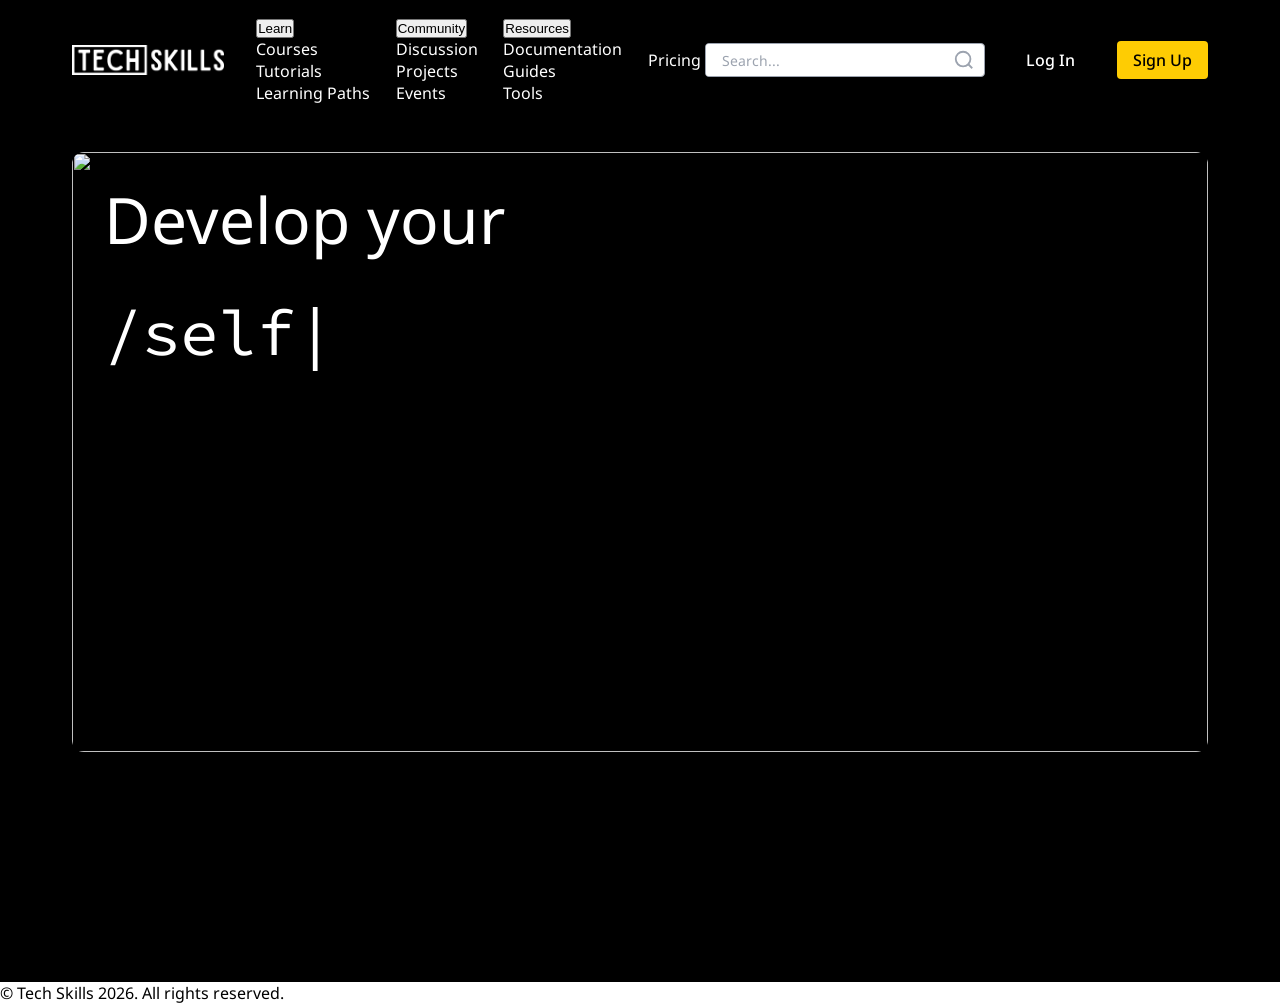
==== commit 42bc1d57: "Add dropdown menus" ====
--- a/index.html
+++ b/index.html
@@ -21,10 +21,49 @@
         </a>
         
         <ul class="nav-links">
-          <li><a href="#">Learn</a></li>
-          <li><a href="#">Community</a></li>
-          <li><a href="#">Resources</a></li>
+
+          <li class="nav-dropdown">
+            <button type="button" class="dropdown-toggle">
+              Learn
+              <span class="dropdown-arrow"></span>
+            </button>
+
+            <ul class="dropdown-menu">
+              <li><a href="#">Courses</a></li>
+              <li><a href="#">Tutorials</a></li>
+              <li><a href="#">Learning Paths</a></li>
+            </ul>
+          </li>
+
+
+          <li class="nav-dropdown">
+            <button type="button" class="dropdown-toggle">
+              Community
+              <span class="dropdown-arrow"></span>
+            </button>
+
+            <ul class="dropdown-menu">
+              <li><a href="#">Discussion</a></li>
+              <li><a href="#">Projects</a></li>
+              <li><a href="#">Events</a></li>
+            </ul>
+          </li>
+          
+          <li class="nav-dropdown">
+            <button type="button" class="dropdown-toggle">
+              Resources
+              <span class="dropdown-arrow"></span>
+            </button>
+
+            <ul class="dropdown-menu">
+              <li><a href="#">Documentation</a></li>
+              <li><a hef="#">Guides</a></li>
+              <li><a href="#">Tools</a></li>
+            </ul>
+          </li>
+          
           <li><a href="#">Pricing</a></li>
+
         </ul>
 
         <div class="nav-right">
--- a/assets/css/styles2.css
+++ b/assets/css/styles2.css
@@ -1,7 +1,8 @@
-@import url('https://fonts.googleapis.com/css2?family=Cantarell:wght@400;500;600;700&family=JetBrains+Mono:wght@400;500;600;700&display=swap');
+@import url('https://fonts.googleapis.com/css2?family=Noto+Sans:wght@400;500;600;700&family=Source+Code+Pro:wght@400;500;600;700&display=swap');
 
 :root {
-  --text-color: #060c1a;
+  --primary-color: #000000;
+  --text-color: #ffffff;
 }
 
 /* ========================================
@@ -21,14 +22,17 @@
 }
 
 body {
-  font-family: 'Cantarell', sans-serif;
-  color: var(--text-color);
+  font-family: 'Noto Sans', sans-serif;
   min-height: 100vh;
 }
 
 /* ========================================
    Navigation
    ======================================== */
+
+.home-header {
+  background-color: var(--primary-color);
+}
 
 .container {
   max-width: 1200px;
@@ -49,7 +53,7 @@
 }
 
 .logo img {
-  height: 35px;
+  height: 30px;
   width: auto;
 }
 
@@ -57,34 +61,101 @@
   display: flex;
   align-items: center;
   list-style: none;
-  gap: 1rem;
+  gap: 1.6rem;
 }
 
 .nav-right {
   display: flex;
   align-items: center;
-  gap: 1rem;
+  gap: 1.6rem;
   margin-left: auto;
 }
 
 .nav-links a {
-  display: block;
-  padding: 0.5rem 0;
   text-decoration: none;
   color: var(--text-color);
   font-size: 1rem;
-  font-weight: 500;
-}
-
-.nav-bar a:hover {
-  color: #2563eb;
-}
-
-nav a {
-  color: var(--text-color);
+  font-weight: 400;
+}
+
+.nav-links a:hover,
+.log-in:hover {
+  color: #fecc03;
+}
+
+.search-bar {
+  display: flex;
+  align-items: center;
+  width: 280px;
+  height: 34px;
+  border: 1px solid #9ca3af;
+  border-radius: 4px;
+  background-color: #ffffff;
+  overflow: hidden;
+}
+
+.search-bar input {
+  flex: 1;
+  min-width: 0;
+  height: 100%;
+  padding: 0.5rem 1rem;
+  border: none;
+  outline: none;
+  font-size: 0.875rem;
+  font-family: inherit;
+}
+
+.search-bar input::placeholder {
+  color: #9ca3af;
+  font-size: 0.875rem;
+}
+
+.search-button {
+  display: flex;
+  align-items: center;
+  justify-content: center;
+  width: 40px;
+  height: 100%;
+  padding: 0;
+  border: none;
+  background: transparent;
+  color: #9ca3af;
+  cursor: pointer;
+}
+
+.search-icon {
+  width: 22px;
+  height: 22px;
+}
+
+.log-in,
+.sign-up {
+  display: inline-flex;
+  align-items: center;
+  justify-content: center;
+  padding: 0.5rem 1rem;
+  border-radius: 4px;
+  text-decoration: none;
   font-size: 1rem;
   font-weight: 500;
-  text-decoration: none;
+}
+
+.log-in {
+  color: var(--text-color);
+}
+
+.log-in:hover {
+  color: #fecc03;
+  background-color: #30302f;
+}
+
+.sign-up {
+  background-color: #fecc03;
+  color: #000000;
+}
+
+.sign-up:hover {
+  background-color: #d5ab04;
 }
 
 /* ========================================
@@ -92,13 +163,13 @@
    ======================================== */
 
 .hero {
-  padding: 2rem 0;
-  background-color: var(--text-color);
+  padding: 2rem 0 5rem;
+  background-color: var(--primary-color);
 }
 
 .hero-slider {
   position: relative;
-  height: 500px;
+  height: 600px;
   overflow: hidden;
   border-radius: 12px;
 }
@@ -118,14 +189,18 @@
 .hero-slide img {
   display: block;
   width: 100%;
-  height: 500px;
+  height: 600px;
   object-fit: cover;
+}
+
+.hero-content {
+  min-height: 150px;
 }
 
 .hero-overlay {
   position: absolute;
-  left: 2rem;
-  top: 2rem;
+  left: 1rem;
+  top: 1rem;
   color: #fff;
 }
 
@@ -136,7 +211,7 @@
   margin: 0 0 0.5rem 0;
   border-radius: 12px;
   font-size: 4rem;
-  font-weight: 300;
+  font-weight: 400;
 }
 
 .hero-overlay h1:last-child {
@@ -144,7 +219,7 @@
 }
 
 .hero-overlay .typing-text {
-  font-family: "JetBrains Mono", monospace;
+  font-family: "Source Code Pro", monospace;
 }
 
 .typing-text::after {
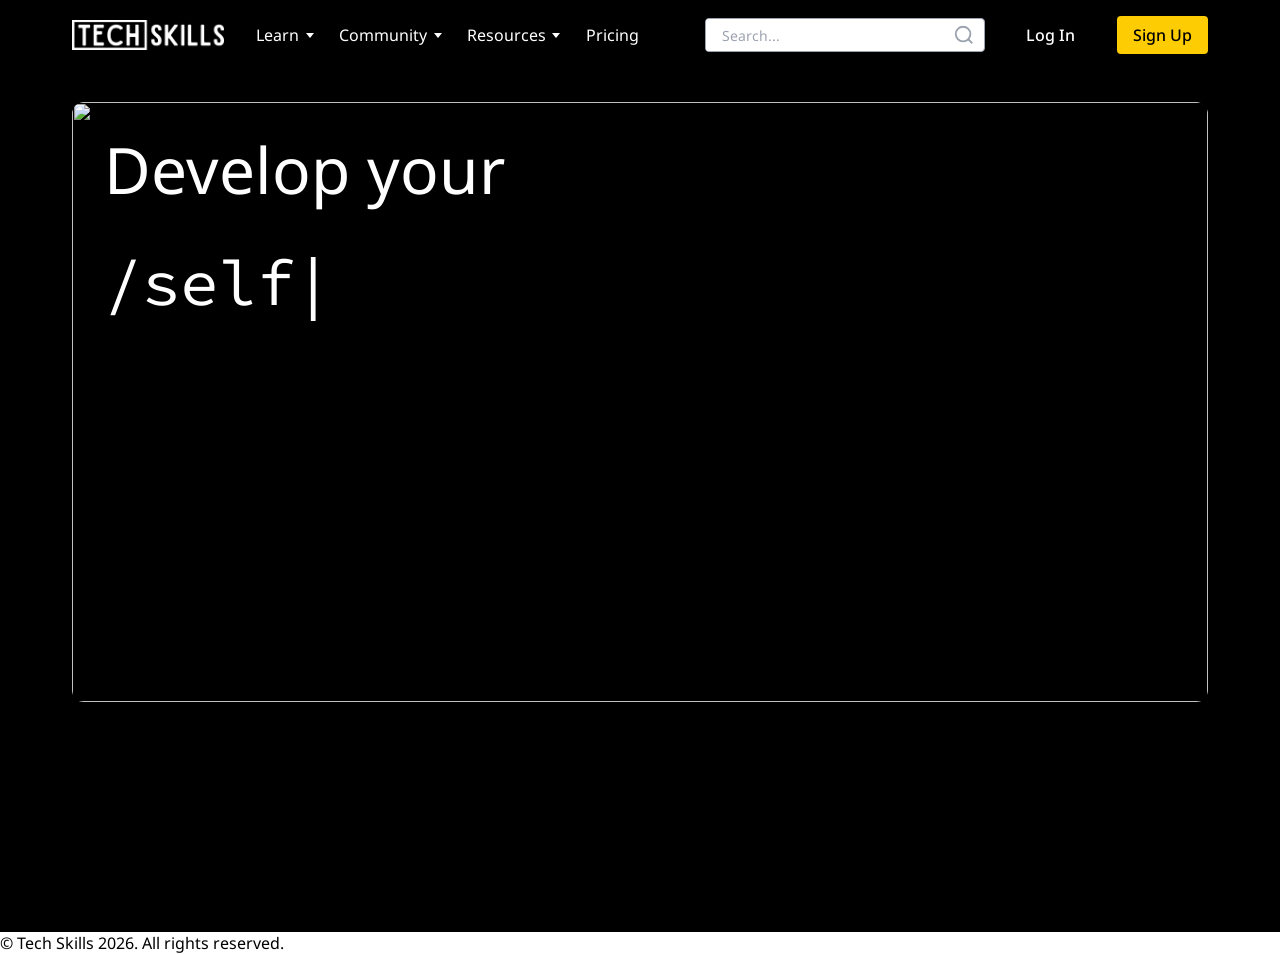
==== commit 3e5a83e0: "Change dropdown arrow to use SVG element" ====
--- a/index.html
+++ b/index.html
@@ -25,7 +25,9 @@
           <li class="nav-dropdown">
             <button type="button" class="dropdown-toggle">
               Learn
-              <span class="dropdown-arrow"></span>
+              <svg class="dropdown-arrow" viewBox="0 0 12 8" aria-hidden="true">
+                <path d="M1 1L6 6L11 1"></path>
+              </svg>
             </button>
 
             <ul class="dropdown-menu">
@@ -39,7 +41,9 @@
           <li class="nav-dropdown">
             <button type="button" class="dropdown-toggle">
               Community
-              <span class="dropdown-arrow"></span>
+              <svg class="dropdown-arrow" viewBox="0 0 12 8" aria-hidden="true">
+                <path d="M1 1L6 6L11 1"></path>
+              </svg>
             </button>
 
             <ul class="dropdown-menu">
@@ -52,12 +56,14 @@
           <li class="nav-dropdown">
             <button type="button" class="dropdown-toggle">
               Resources
-              <span class="dropdown-arrow"></span>
+              <svg class="dropdown-arrow" viewBox="0 0 12 8" aria-hidden="true">
+                <path d="M1 1L6 6L11 1"></path>
+              </svg>
             </button>
 
             <ul class="dropdown-menu">
               <li><a href="#">Documentation</a></li>
-              <li><a hef="#">Guides</a></li>
+              <li><a href="#">Guides</a></li>
               <li><a href="#">Tools</a></li>
             </ul>
           </li>
--- a/assets/css/styles2.css
+++ b/assets/css/styles2.css
@@ -1,8 +1,24 @@
 @import url('https://fonts.googleapis.com/css2?family=Noto+Sans:wght@400;500;600;700&family=Source+Code+Pro:wght@400;500;600;700&display=swap');
 
+/* ========================================
+   Variables
+   ======================================== */
+
 :root {
+  /* Colors */
   --primary-color: #000000;
   --text-color: #ffffff;
+  --accent-color: #fecc03;
+  --accent-hover-color: #d5ab04;
+  --surface-color: #ffffff;
+  --surface-light-color: #f3f3f3;
+  --surface-dark-color: #30302f;
+  --border-color: #9ca3af;
+  --muted-color: #9ca3af;
+
+  /* Fonts */
+  --font-primary: 'Noto Sans', sans-serif;
+  --font-code: 'Source Code Pro', monospace;
 }
 
 /* ========================================
@@ -71,7 +87,8 @@
   margin-left: auto;
 }
 
-.nav-links a {
+.nav-links a,
+.dropdown-toggle {
   text-decoration: none;
   color: var(--text-color);
   font-size: 1rem;
@@ -79,8 +96,64 @@
 }
 
 .nav-links a:hover,
-.log-in:hover {
-  color: #fecc03;
+.dropdown-toggle:hover {
+  color: var(--accent-color);
+}
+
+.nav-dropdown {
+  position: relative;
+}
+
+.dropdown-toggle {
+  display: inline-flex;
+  align-items: center;
+  gap: 0.4rem;
+  padding: 0;
+  border: none;
+  background: transparent;
+  font-family: inherit;
+  cursor: pointer;
+}
+
+.dropdown-arrow {
+  width: 0;
+  height: 0;
+  border-left: 4px solid transparent;
+  border-right: 4px solid transparent;
+  border-top: 5px solid currentColor;
+}
+
+.dropdown-menu {
+  position: absolute;
+  top: calc(100% + 0.75rem);
+  left: 0;
+  min-width: 180px;
+  padding: 0.5rem 0;
+  list-style: none;
+  background-color: var(--surface-color);
+  border-radius: 4px;
+  box-shadow: 0 4px 12px rgba(0, 0, 0, 0.15);
+
+  display: none;
+  z-index: 1000;
+}
+
+.nav-dropdown.open .dropdown-menu {
+  display: block;
+}
+
+.dropdown-menu a {
+  display: block;
+  padding: 0.6rem 1rem;
+  color: var(--primary-color);
+  text-decoration: none;
+  font-size: 0.875rem;
+  font-weight: 400;
+}
+
+.dropdown-menu a:hover {
+  background-color: var(--surface-light-color);
+  color: var(--primary-color);
 }
 
 .search-bar {
@@ -88,9 +161,9 @@
   align-items: center;
   width: 280px;
   height: 34px;
-  border: 1px solid #9ca3af;
+  border: 1px solid var(--border-color);
   border-radius: 4px;
-  background-color: #ffffff;
+  background-color: var(--surface-color);
   overflow: hidden;
 }
 
@@ -106,7 +179,7 @@
 }
 
 .search-bar input::placeholder {
-  color: #9ca3af;
+  color: var(--muted-color);
   font-size: 0.875rem;
 }
 
@@ -119,7 +192,7 @@
   padding: 0;
   border: none;
   background: transparent;
-  color: #9ca3af;
+  color: var(--muted-color);
   cursor: pointer;
 }
 
@@ -145,21 +218,21 @@
 }
 
 .log-in:hover {
-  color: #fecc03;
-  background-color: #30302f;
+  color: var(--accent-color);
+  background-color: var(--surface-dark-color);
 }
 
 .sign-up {
-  background-color: #fecc03;
-  color: #000000;
+  background-color: var(--accent-color);
+  color: var(--primary-color);
 }
 
 .sign-up:hover {
-  background-color: #d5ab04;
+  background-color: var(--accent-hover-color);
 }
 
 /* ========================================
-   Hero Banner
+   Header / Hero
    ======================================== */
 
 .hero {
@@ -201,14 +274,14 @@
   position: absolute;
   left: 1rem;
   top: 1rem;
-  color: #fff;
+  color: var(--text-color);
 }
 
 .hero-overlay h1 {
   width: fit-content;
-  background: #000;
+  background: var(--primary-color);
   padding: 0.5rem 1rem;
-  margin: 0 0 0.5rem 0;
+  margin-bottom: 0.5rem;
   border-radius: 12px;
   font-size: 4rem;
   font-weight: 400;
@@ -224,7 +297,6 @@
 
 .typing-text::after {
   content: "|";
-  margin-left: 2px;
 }
 
 .typing-text.blink::after {
